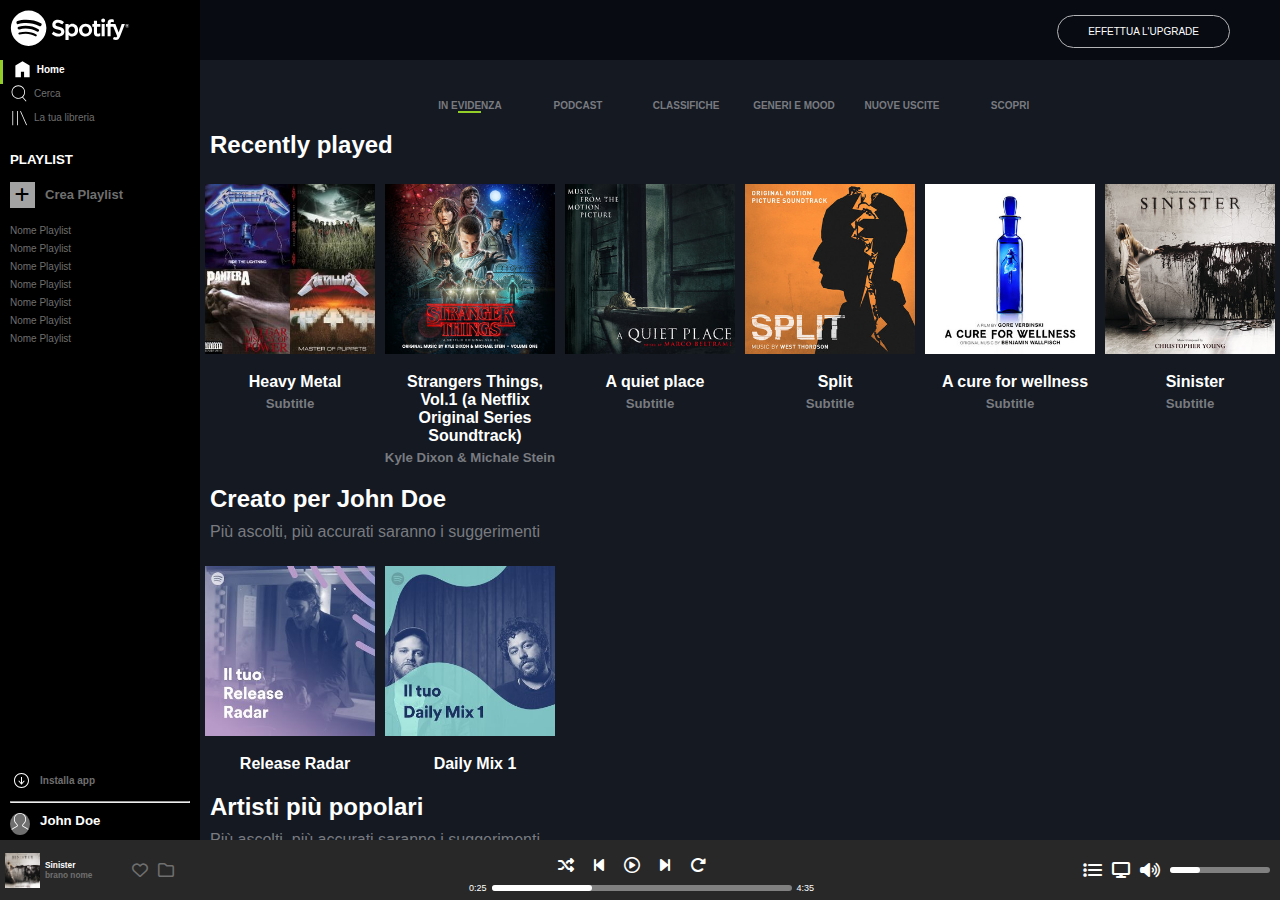
==== index.html @ 785eb3af "Fix folder" ====
<!DOCTYPE html>
<html lang="en">

<head>
    <meta charset="UTF-8">
    <meta name="viewport" content="width=device-width, initial-scale=1.0">
    <title>Spotify-web</title>
    <link rel="stylesheet" href="./css/style.css">
    <link rel="stylesheet" href="https://cdnjs.cloudflare.com/ajax/libs/font-awesome/6.4.2/css/all.min.css">
    <link rel="preconnect" href="https://fonts.gstatic.com" crossorigin>
    <link
        href="https://fonts.googleapis.com/css2?family=Montserrat:ital,wght@0,100;0,300;0,400;0,500;0,600;0,700;0,800;0,900;1,300;1,400&display=swap"
        rel="stylesheet">
</head>

<body class="">

    <!-- nav - vertical menu -->
    <nav>
        <div class="nav-container d-flex">
            <div class="nav-top">
                <div class="logo-large">
                    <img src="./img/logo.svg" alt="logo-large">
                </div>
                <div class="logo-small">
                    <img src="./img/logo-small.svg" alt="logo-small">
                </div>
                <div class="nav-cta">
                    <div class="cta home d-flex">
                        <img src="./img/home.svg" alt="home">
                        <h5>Home</h5>
                    </div>
                    <div class="cta search d-flex">
                        <img src="./img/search.svg" alt="search">
                        <h5>Cerca</h5>
                    </div>
                    <div class="cta library d-flex">
                        <img src="./img/libreria.svg" alt="library">
                        <h5>La tua libreria</h5>
                    </div>
                </div>
                <div class="nav-playlist">
                    <h5 id="playlist">playlist</h5>
                    <div class="new-pl d-flex">
                        <i class="fa-solid fa-plus"></i>
                        <h5>Crea Playlist</h5>
                    </div>
                    <ul>
                        <li>Nome Playlist</li>
                        <li>Nome Playlist</li>
                        <li>Nome Playlist</li>
                        <li>Nome Playlist</li>
                        <li>Nome Playlist</li>
                        <li>Nome Playlist</li>
                        <li>Nome Playlist</li>
                    </ul>
                </div>
            </div>


            <div class="nav-bottom">
                <div class="app d-flex">
                    <img src="./img/download.svg" alt="download">
                    <h5>Installa app</h5>
                </div>
                <hr>
                <div class="profile d-flex">
                    <img src="./img/profile.svg" alt="profile">
                    <h5>John Doe</h5>
                </div>
            </div>
        </div>
    </nav>

    <main>

        <!-- header (horizontal bar) -->
        <header>
            <div class="header-container d-flex">
                <div class="welcome">
                    <h1>Welcome on spotify</h1>
                </div>
                <div class="up-grade">
                    <a href="">Effettua l'upgrade</a>
                </div>
            </div>
        </header>

        <!-- main - horizontal menu -->
        <div class="cont-menu ml200">
            <div class="horizontal-menu d-flex ml200 t-ac">
                <div class="col-2 col-md-20 col-s-4">in e<span id="underline">vide</span>nza</div>
                <div class="col-2 col-md-20 col-s-4">podcast</div>
                <div class="col-2 col-md-20 col-s-4">classifiche</div>
                <div class="col-2 col-md-20 col-s-4">generi e mood</div>
                <div class="col-2 col-md-20 col-s-4">nuove uscite</div>
                <div class="col-2 col-md-20 col-s-4 last">scopri</div>
            </div>
        </div>
        <!-- first row -->
        <h2 class="ml200">Recently played</h2>
        <div class="row d-flex ml200">
            <div class="col-2 col-md-3 col-s-6">
                <div class="card">
                    <img src="./img/metal_lifting.jpg" alt="metal">
                    <i class="cerchio fa-regular fa-circle-play"></i>
                </div>
                <h4 class="title t-ac">Heavy Metal</h4>
                <h5 class="subtitle t-ac">Subtitle</h5>
            </div>
            <div class="col-2 col-md-3 col-s-6">
                <div class="card">
                    <img src="./img/stranger.jpeg" alt="stranger-things">
                    <i class="cerchio fa-regular fa-circle-play"></i>
                </div>
                <h4 class="title t-ac">Strangers Things, Vol.1 (a Netflix Original Series Soundtrack)</h4>
                <h5 class="subtitle t-ac">Kyle Dixon & Michale Stein</h5>
            </div>
            <div class="col-2 col-md-3 col-s-6">
                <div class="card">
                    <img src="./img/aquietplace.jpeg" alt="quiet-place">
                    <i class="cerchio fa-regular fa-circle-play"></i>
                </div>
                <h4 class="title t-ac">A quiet place</h4>
                <h5 class="subtitle t-ac">Subtitle</h5>
            </div>
            <div class="col-2 col-md-3 col-s-6">
                <div class="card">
                    <img src="./img/split.jpeg" alt="split">
                    <i class="cerchio fa-regular fa-circle-play"></i>
                </div>
                <h4 class="title t-ac">Split</h4>
                <h5 class="subtitle t-ac">Subtitle</h5>
            </div>
            <div class="col-2 col-md-3 col-s-6">
                <div class="card">
                    <img src="./img/cure.jpeg" alt="cure">
                    <i class="cerchio fa-regular fa-circle-play"></i>
                </div>
                <h4 class="title t-ac">A cure for wellness</h4>
                <h5 class="subtitle t-ac">Subtitle</h5>
            </div>
            <div class="col-2 col-md-3 col-s-6">
                <div class="card">
                    <img src="./img/sinister.jpeg" alt="sinister">
                    <i class="cerchio fa-regular fa-circle-play"></i>
                </div>
                <h4 class="title t-ac">Sinister</h4>
                <h5 class="subtitle t-ac">Subtitle</h5>
            </div>
        </div>
        <!-- second row -->
        <h2 class="ml200">Creato per John Doe</h2>
        <h4 class="ml200">Più ascolti, più accurati saranno i suggerimenti</h4>
        <div class="row d-flex ml200">
            <div class="col-2 col-md-3 col-s-6">
                <div class="card">
                    <img src="./img/radar.jpeg" alt="radar">
                    <i class="cerchio fa-regular fa-circle-play"></i>
                    <h4 class="title t-ac">Release Radar</h4>
                </div>
            </div>
            <div class="col-2 col-md-3 col-s-6">
                <div class="card">
                    <img src="./img/mixdaily.jpeg" alt="mix-daily">
                    <i class="cerchio fa-regular fa-circle-play"></i>
                    <h4 class="title t-ac">Daily Mix 1</h4>
                </div>
            </div>
        </div>
        <!-- third row -->
        <h2 class="ml200">Artisti più popolari</h2>
        <h4 class="ml200">Più ascolti, più accurati saranno i suggerimenti</h4>
        <div class="row d-flex ml200">
            <div class="col-2 col-md-3 col-s-6">
                <div class="card circled">
                    <img src="./img/youg.jpeg" alt="">
                    <i class="cerchio fa-regular fa-circle-play"></i>
                    <h4 class="title t-ac">Lana Del Rey</h4>
                </div>
            </div>
            <div class="col-2 col-md-3 col-s-6">
                <div class="card circled">
                    <img src="./img/einaudi.jpeg" alt="">
                    <i class="cerchio fa-regular fa-circle-play"></i>
                    <h4 class="title t-ac">Ludovico Einaudi</h4>
                </div>
            </div>
        </div>
    </main>
    <!-- footer -->
    <footer>
        <div class="foot-container d-flex">

            <div class="left-footer d-flex">
                <img src="./img/sinister.jpeg" alt="sinister">
                <div class="text">
                    <h5>Sinister</h5>
                    <h5 id="track-name">brano nome</h5>
                </div>
                <div class="left-foot icons d-flex">
                    <i class="fa-regular fa-heart"></i>
                    <i class="fa-regular fa-folder"></i>
                </div>
            </div>

            <div class="central-footer d-flex">

                <div class="central-foot icons d-flex">
                    <i class="ctr-icons fa-solid fa-shuffle"></i>
                    <i class="ctr-icons fa-solid fa-backward-step"></i>
                    <i class="ctr-icons fa-regular fa-circle-play"></i>
                    <i class="ctr-icons fa-solid fa-forward-step"></i>
                    <i class="ctr-icons fa-solid fa-rotate-right"></i>
                </div>
                <div class="time-bar d-flex">
                    <span>0:25</span>
                    <div class="time-borders">
                        <div class="cf under-border"></div>
                        <div class="cf up-border"></div>
                        <i class="fa-solid fa-circle"></i>
                    </div>
                    <span>4:35</span>
                </div>
            </div>

            <div class="right-footer d-flex">
                <i class="fa-solid fa-ellipsis-vertical"></i>
                <i class="fa-solid fa-bars"></i>
                <i class="fa-solid fa-display"></i>
                <i class="fa-solid fa-volume-high"></i>
                <div class="volume-borders">
                    <div class="rf under-border"></div>
                    <div class="rf up-border"></div>
                    <i class="fa-solid fa-circle"></i>
                </div>
            </div>

        </div>
    </footer>



</body>

</html>
---- css/style.css ----
* {
    margin: 0;
    padding: 0;
    box-sizing: border-box;
    font-family: 'Montserrat', sans-serif;
    font-family: 'Nunito Sans', sans-serif;
}

/* #region utilities */
:root {
    --header-bg: #080b12;
    --header-grey: #b4b5b7;
    --nav-menu-home: #d2d2d2;
    --nav-menu-plus: #a3a3a3;
    --nav-menu-text: #6f6f6f;
    --main-bg: #141922;
    --main-text: #797b80;
    --footer-bg: #282828;    
    --line: #92ce27;
}

.d-flex {
    display: flex;
}

.ml200 {
    margin-left: 200px;
}

.t-ac {
    text-align: center;
}

/* #endregion utilities */

/* #region nav */
.nav-container {
    width: 200px;
    min-height: calc(100Vh - 60px);
    background-color: black;
    position: absolute;
    top: 0;
    left: 0;
    flex-direction: column;
    justify-content: space-between;
    overflow-y: auto;
    z-index: 1;
}

.logo-large img {
    width: 70%;
    padding: 10px;
    animation-name: loganimation;
    animation-duration: 4s;
}

@keyframes loganimation{
 0% {
transform: translate(0px, 0px); 
}
50% {
transform: translate(0px, 400px);    
width: 100%;
}
75%{
    transform: translate(0px, 0px);     
}
}

.logo-small img {
    width: 25%;
    padding: 10px;
    display: none;
}

.cta {
    color: var(--nav-menu-text);
    padding-left: 10px;
    padding-bottom: 5px;
    align-items: center;
}

.cta:hover {
    color: white;
}

.home h5 {
    color: white;
}

.cta img {
    width: 10%;
}

.cta.home {
    border-left: 3px solid var(--line);
}

.cta h5 {
    padding-left: 5px;
    font-weight: lighter;
    font-size: x-small;
}

.home h5 {
    font-weight: bold;
}

#playlist {
    text-transform: uppercase;
    color: white;
    margin: 20px 10px 5px;
}

.new-pl {
    align-items: center;
}

.new-pl i {
    background-color: var(--nav-menu-plus);
    padding: 5px;
    margin: 10px;
}

.new-pl i:hover {
    background-color: white;
}

.new-pl h5 {
    color: var(--nav-menu-text);
    font-size: small;
}

.new-pl h5:hover {
    color: white;
}

nav li {
    color: var(--nav-menu-text);
    font-size: x-small;
    padding-left: 10px;
    padding-top: 7px;
}

nav li:hover {
    color: white;
}

.app {
    align-items: center;
}

.app img {
    color: var(--nav-menu-text);
    width: 10%;
    margin: 0 10px;
}

.app h5 {
    color: var(--nav-menu-text);
    font-size: x-small;
}

.app h5:hover {
    color: white;
}

hr {
    color: var(--nav-menu-text);
    margin: 10px;
}

.profile img {
    width: 10%;
    margin: 0 10px 5px 10px;
    background-color: var(--nav-menu-text);
    border-radius: 50%;
}

.profile h5 {
    color: white;
    font-weight: bold;
}

/* #endregion nav */

/* #region header */
.header-container {
    width: 100%;    
    height: 60px;
    background-color: var(--header-bg);
    justify-content: end;
    align-items: center;
    padding-right: 50px;
}
.welcome{
    color: blue;
    margin: auto;
    animation: appear;
    animation-duration: 4s;
    font-size: 0;
    animation-delay: 4s;
}

@keyframes appear{
    0% {font-size: 0;}
    50% {font-size: 1rem;}
    100% {font-size: 0;}
}

header a {
    text-decoration: none;
    color: white;
    text-transform: uppercase;
    font-size: x-small;
    border: 1px solid var(--header-grey);
    border-radius: 20px;
    padding: 10px 30px;    
}

.up-grade:hover {
    transform: scale(1.5);    
}

/* #endregion header */

/* #region main */
main {
    width: 100%;
    min-width: 750px;
    height: calc(100vh - 60px);
    background-color: var(--main-bg);
    overflow-y: auto;
}

.cont-menu {
    width: calc(100% - 200px);
    margin-top: 20px;
}

.horizontal-menu {
    width: 60%;
    margin: auto;
    justify-content: space-between;
}

.horizontal-menu .col-2 {
    text-transform: uppercase;
    font-size: x-small;
    font-weight: 800;
    color: var(--main-text);
}

.horizontal-menu .col-2:hover {
    color: white;
}

#underline {
    border-bottom: 2px solid var(--line);
}

.col-2 {
    width: calc(100% / 12 * 2);
    margin-top: 20px;
}

.card img {
    width: 100%;
    padding: 5px;
}

.card {
    position: relative;
}

.card i {
    position: absolute;
    top: 50%;
    left: 50%;
    transform: scale(3);
    color: white;
    opacity: 0;
}

.card:hover {
    opacity: 0.7;
}

.card:hover i {
    opacity: 1;
}

main .title {
    color: white;
    font-weight: bold;
}

main .subtitle {
    color: var(--main-text);
    padding-top: 5px;
}

.circled img {
    border-radius: 50%;
}

main h2 {
    padding-top: 20px;
    padding-left: 10px;
    color: white;
}

main h4 {
    color: var(--main-text);
    padding-top: 10px;
    padding-left: 10px;
    font-weight: lighter;
}

/* #endregion main */

/* #region footer */

.foot-container {
    width: 100%; 
    min-width: 750px;   
    height: 60px;
    background-color: var(--footer-bg);
    justify-content: space-between;
    
}

footer {
    color: white;
}

/* left-footer */
.left-footer {
    align-items: center;
    padding: 5px;
    width: 200px;
}

footer img {
    height: 70%;
}

footer .text {
    padding-left: 5px;
    padding-right: 40px;
    font-size: x-small;
    font-weight: 800;
}

#track-name {
    color: var(--nav-menu-text);
}

#track-name:hover {
    color: white;
    text-decoration: underline;
}

footer .fa-folder {
    padding: 0 10px;
}

.fa-regular.fa-heart,
.fa-regular.fa-folder {
    color: var(--nav-menu-text);
}

.fa-regular.fa-heart:hover {
    color: white;
}

.fa-regular.fa-folder:hover {
    color: white;
}

/* central footer */
.central-footer {
    flex-direction: column;
    justify-content: center;
    align-items: center;
}

.central-foot {
    align-items: center;
    padding: 10px;
}

.ctr-icons {
    padding-right: 20px;
}

.time-bar {
    align-items: center;
}

.time-bar span {
    font-size: xx-small;
    padding: 0 5px;
}

.time-borders {
    position: relative;
}

.cf.under-border {
    width: 300px;
}

.cf.up-border {
    width: 100px;
}

.under-border {
    border: 3px solid gray;
    border-radius: 5px;
}

.up-border {
    border: 3px solid white;
    border-radius: 5px;
    position: absolute;
    top: 0;
    left: 0;
}

.time-borders i {
    position: absolute;
    top: -4px;
    left: 98px;
    display: none;
}

.up-border:hover {
    border: 3px solid var(--line);
}

.time-borders:hover i {
    display: inline;
    transform: scale(0.8);
}

.central-foot .fa-circle-play:hover {
    transform: scale(1.5);
    padding-left: 5px;
}

/* right-footer */
.right-footer {
    align-items: center;
    padding-right: 10px;
}

.fa-ellipsis-vertical {
    padding-right: 1px;
}

.fa-bars,
.fa-display,
.fa-volume-high {
    padding-right: 10px;
}

.volume-borders {
    position: relative;
}

.rf.under-border {
    /* see under/up border in central-footer */
    width: 100px;
}

.rf.up-border {
    width: 30px;
}

.volume-borders i {
    position: absolute;
    top: -5px;
    left: 30px;
    display: none;
}

.rf.up-border:hover {
    border: 3px solid var(--line)
}

.volume-borders:hover i {
    display: inline;
    transform: scale(0.8);
}

/* #endregion footer */


/* #region debug */
.debug .nav-top {
    width: 100%;
    height: 300px;
}

.debug .nav-bottom {
    width: 100%;
    /*     height: 70px; */
}

.debug .row-menu {
    border: 1px solid black;
}

.debug .horizontal-menu {
    height: 100%;
    /*  border: 1px solid red; */
}

.debug .col-2 {
    border: 1px solid black;
    /*  height: 150px; */
}

.debug .left-footer {
    /* width: 100px; */
    height: 100%;
    /*    background-color: rgb(54, 52, 52); */
}

.debug .central-footer {
    width: 200px;
    height: 100%;
    /*    background-color: rgb(68, 62, 62); */
}

.debug .right-footer {
    width: 200px;
    height: 100%;
    /*  background-color: rgb(46, 40, 40); */
}

/* #endregion debug */

/* #region responsiveness */

@media screen and (max-width: 1150px) {
    .horizontal-menu {
        width: 90%;
    }
}
@media screen and (max-width: 860px) {
    .horizontal-menu {
        width: 100%;
    }
}
@media screen and (max-width: 992px) {
    .row {
        flex-wrap: wrap;
    }

    .col-md-3 {
        width: calc(100% / 12 * 3);
    }

    .horizontal-menu {
        flex-wrap: wrap;
    }

    .col-md-20 {
        width: 20%;
    }

    .last {
        margin: auto;
        margin-top: 10px;
    }
}

@media screen and (max-width: 768px) {
    .col-s-6 {
        width: calc(100% / 12 * 6);
        padding: 10px;
    }
    
    .col-s-4 {
        width: calc(100% / 12 * 4);
        margin: auto;
        padding: 5px;
        ;
    }

    .left-foot.icons {
        flex-direction: column;
        align-items: center;
    }
}

@media screen and (max-width: 575px) {
    .logo-large img {
        display: none;
    }

    .logo-small img {
        display: inline-block;
    }

    .cta h5 {
        display: none;
    }

    .nav-playlist {
        display: none;
    }

    .nav-bottom h5,
    hr {
        display: none;
    }

    .profile img, .app img{
       width: 60%;
    }
    .nav-container{
        max-width: 50px;
    }
    .logo-small img{
        min-width: 50px;
        
        }
    .cta img{
        min-width: 20px;
    }
    .cont-menu{
        margin: auto;
        margin-top: 10px;
    }
    .ml200{
        margin-left: 60px;
    }
}
















/* #endregion responsiveness */
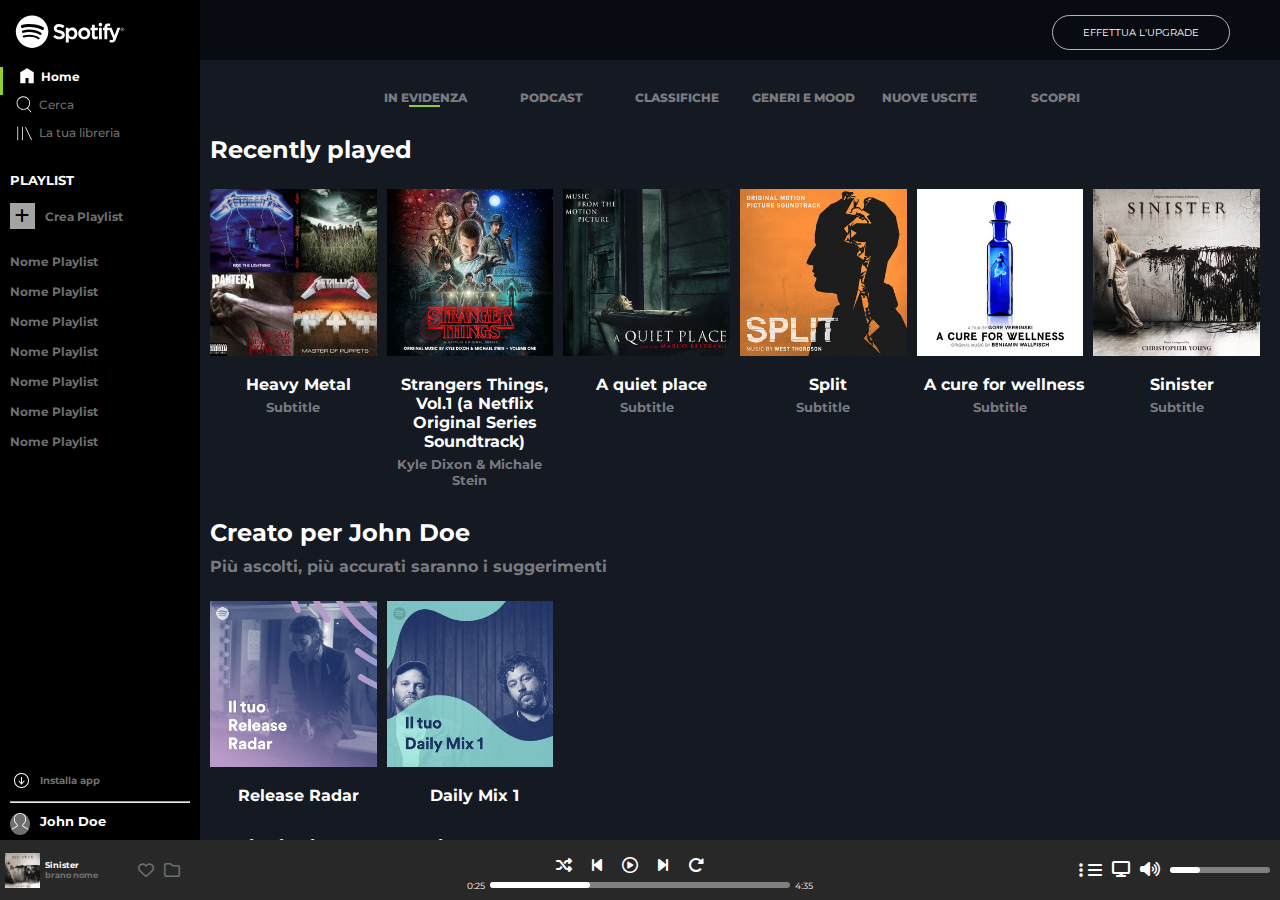
==== commit 4f9dfa3f: "Fix dimensions general containers and footer resp." ====
--- a/index.html
+++ b/index.html
@@ -14,67 +14,62 @@
 </head>
 
 <body class="">
-
-    <!-- nav - vertical menu -->
-    <nav>
-        <div class="nav-container d-flex">
-            <div class="nav-top">
-                <div class="logo-large">
-                    <img src="./img/logo.svg" alt="logo-large">
-                </div>
-                <div class="logo-small">
-                    <img src="./img/logo-small.svg" alt="logo-small">
-                </div>
-                <div class="nav-cta">
-                    <div class="cta home d-flex">
-                        <img src="./img/home.svg" alt="home">
-                        <h5>Home</h5>
-                    </div>
-                    <div class="cta search d-flex">
-                        <img src="./img/search.svg" alt="search">
-                        <h5>Cerca</h5>
-                    </div>
-                    <div class="cta library d-flex">
-                        <img src="./img/libreria.svg" alt="library">
-                        <h5>La tua libreria</h5>
-                    </div>
-                </div>
-                <div class="nav-playlist">
-                    <h5 id="playlist">playlist</h5>
-                    <div class="new-pl d-flex">
-                        <i class="fa-solid fa-plus"></i>
-                        <h5>Crea Playlist</h5>
-                    </div>
-                    <ul>
-                        <li>Nome Playlist</li>
-                        <li>Nome Playlist</li>
-                        <li>Nome Playlist</li>
-                        <li>Nome Playlist</li>
-                        <li>Nome Playlist</li>
-                        <li>Nome Playlist</li>
-                        <li>Nome Playlist</li>
-                    </ul>
-                </div>
-            </div>
-
-
-            <div class="nav-bottom">
-                <div class="app d-flex">
-                    <img src="./img/download.svg" alt="download">
-                    <h5>Installa app</h5>
-                </div>
-                <hr>
-                <div class="profile d-flex">
-                    <img src="./img/profile.svg" alt="profile">
-                    <h5>John Doe</h5>
-                </div>
-            </div>
-        </div>
-    </nav>
-
+    <!-- sidebar (top and bottom) -->
+    <div class="sidebar d-flex">
+        <div class="sidebar-top">
+            <div class="logo-large">
+                <img src="./img/logo.svg" alt="logo-large">
+            </div>
+            <div class="logo-small">
+                <img src="./img/logo-small.svg" alt="logo-small">
+            </div>
+            <div class="sidebar-icons">
+                <div class="icon home d-flex">
+                    <img src="./img/home.svg" alt="home">
+                    <h5>Home</h5>
+                </div>
+                <div class="icon search d-flex">
+                    <img src="./img/search.svg" alt="search">
+                    <h5>Cerca</h5>
+                </div>
+                <div class="icon library d-flex">
+                    <img src="./img/libreria.svg" alt="library">
+                    <h5>La tua libreria</h5>
+                </div>
+            </div>
+            <div class="sidebar-playlist">
+                <h5 id="playlist">playlist</h5>
+                <div class="new-pl d-flex">
+                    <i class="fa-solid fa-plus"></i>
+                    <h5>Crea Playlist</h5>
+                </div>
+                <ul>
+                    <li>Nome Playlist</li>
+                    <li>Nome Playlist</li>
+                    <li>Nome Playlist</li>
+                    <li>Nome Playlist</li>
+                    <li>Nome Playlist</li>
+                    <li>Nome Playlist</li>
+                    <li>Nome Playlist</li>
+                </ul>
+            </div>
+        </div>
+
+
+        <div class="sidebar-bottom">
+            <div class="app d-flex">
+                <img src="./img/download.svg" alt="download">
+                <h5>Installa app</h5>
+            </div>
+            <hr>
+            <div class="profile d-flex">
+                <img src="./img/profile.svg" alt="profile">
+                <h5>John Doe</h5>
+            </div>
+        </div>
+    </div>
+<!-- main (with header, horizontal menu and three rows) -->
     <main>
-
-        <!-- header (horizontal bar) -->
         <header>
             <div class="header-container d-flex">
                 <div class="welcome">
@@ -86,20 +81,20 @@
             </div>
         </header>
 
-        <!-- main - horizontal menu -->
-        <div class="cont-menu ml200">
-            <div class="horizontal-menu d-flex ml200 t-ac">
-                <div class="col-2 col-md-20 col-s-4">in e<span id="underline">vide</span>nza</div>
-                <div class="col-2 col-md-20 col-s-4">podcast</div>
-                <div class="col-2 col-md-20 col-s-4">classifiche</div>
-                <div class="col-2 col-md-20 col-s-4">generi e mood</div>
-                <div class="col-2 col-md-20 col-s-4">nuove uscite</div>
-                <div class="col-2 col-md-20 col-s-4 last">scopri</div>
-            </div>
-        </div>
+        <div class="cont-menu">
+            <div class="horizontal-menu d-flex t-ac">
+                <div class="col-2 col-md-20 col-s-4 col-xs-3">in e<span id="underline">vide</span>nza</div>
+                <div class="col-2 col-md-20 col-s-4 col-xs-3">podcast</div>
+                <div class="col-2 col-md-20 col-s-4 col-xs-3">classifiche</div>
+                <div class="col-2 col-md-20 col-s-4 col-xs-3">generi e mood</div>
+                <div class="col-2 col-md-20 col-s-4 col-xs-3">nuove uscite</div>
+                <div class="col-2 col-md-20 col-s-4 col-xs-3 last">scopri</div>
+            </div>
+        </div>
+
         <!-- first row -->
-        <h2 class="ml200">Recently played</h2>
-        <div class="row d-flex ml200">
+        <h2>Recently played</h2>
+        <div class="row d-flex">
             <div class="col-2 col-md-3 col-s-6">
                 <div class="card">
                     <img src="./img/metal_lifting.jpg" alt="metal">
@@ -150,9 +145,9 @@
             </div>
         </div>
         <!-- second row -->
-        <h2 class="ml200">Creato per John Doe</h2>
-        <h4 class="ml200">Più ascolti, più accurati saranno i suggerimenti</h4>
-        <div class="row d-flex ml200">
+        <h2>Creato per John Doe</h2>
+        <h4>Più ascolti, più accurati saranno i suggerimenti</h4>
+        <div class="row d-flex">
             <div class="col-2 col-md-3 col-s-6">
                 <div class="card">
                     <img src="./img/radar.jpeg" alt="radar">
@@ -169,9 +164,9 @@
             </div>
         </div>
         <!-- third row -->
-        <h2 class="ml200">Artisti più popolari</h2>
-        <h4 class="ml200">Più ascolti, più accurati saranno i suggerimenti</h4>
-        <div class="row d-flex ml200">
+        <h2>Artisti più popolari</h2>
+        <h4>Più ascolti, più accurati saranno i suggerimenti</h4>
+        <div class="row d-flex">
             <div class="col-2 col-md-3 col-s-6">
                 <div class="card circled">
                     <img src="./img/youg.jpeg" alt="">
@@ -188,7 +183,7 @@
             </div>
         </div>
     </main>
-    <!-- footer -->
+<!-- footer -->
     <footer>
         <div class="foot-container d-flex">
 
@@ -225,21 +220,22 @@
             </div>
 
             <div class="right-footer d-flex">
-                <i class="fa-solid fa-ellipsis-vertical"></i>
-                <i class="fa-solid fa-bars"></i>
-                <i class="fa-solid fa-display"></i>
-                <i class="fa-solid fa-volume-high"></i>
+                <div class="right-foot icons d-flex">
+                    <div class="ellipsis-bar">
+                        <i class="fa-solid fa-ellipsis-vertical"></i>
+                        <i class="fa-solid fa-bars"></i>
+                    </div>
+                    <i class="fa-solid fa-display"></i>
+                    <i class="fa-solid fa-volume-high"></i>
+                </div>
                 <div class="volume-borders">
                     <div class="rf under-border"></div>
                     <div class="rf up-border"></div>
                     <i class="fa-solid fa-circle"></i>
                 </div>
             </div>
-
-        </div>
-    </footer>
-
-
+        </div>
+    </footer>  
 
 </body>
 
--- a/css/style.css
+++ b/css/style.css
@@ -3,7 +3,6 @@
     padding: 0;
     box-sizing: border-box;
     font-family: 'Montserrat', sans-serif;
-    font-family: 'Nunito Sans', sans-serif;
 }
 
 /* #region utilities */
@@ -15,7 +14,7 @@
     --nav-menu-text: #6f6f6f;
     --main-bg: #141922;
     --main-text: #797b80;
-    --footer-bg: #282828;    
+    --footer-bg: #282828;
     --line: #92ce27;
 }
 
@@ -23,48 +22,45 @@
     display: flex;
 }
 
-.ml200 {
-    margin-left: 200px;
-}
-
 .t-ac {
     text-align: center;
 }
 
 /* #endregion utilities */
 
-/* #region nav */
-.nav-container {
+/* #region sidebar*/
+.sidebar {
     width: 200px;
-    min-height: calc(100Vh - 60px);
+    height: calc(100Vh - 60px);
     background-color: black;
-    position: absolute;
-    top: 0;
-    left: 0;
     flex-direction: column;
-    justify-content: space-between;
-    overflow-y: auto;
-    z-index: 1;
-}
+    justify-content: space-between; 
+    overflow-y: auto;       
+}
+
+/* #endregion sidebar*/
+/* #region sidebar-elements*/
 
 .logo-large img {
     width: 70%;
-    padding: 10px;
+    padding: 15px;
     animation-name: loganimation;
     animation-duration: 4s;
 }
 
-@keyframes loganimation{
- 0% {
-transform: translate(0px, 0px); 
-}
-50% {
-transform: translate(0px, 400px);    
-width: 100%;
-}
-75%{
-    transform: translate(0px, 0px);     
-}
+@keyframes loganimation {
+    0% {
+        transform: translate(0px, 0px);
+    }
+
+    50% {
+        transform: translate(0px, 400px);
+        width: 100%;
+    }
+
+    75% {
+        transform: translate(0px, 0px);
+    }
 }
 
 .logo-small img {
@@ -73,14 +69,14 @@
     display: none;
 }
 
-.cta {
-    color: var(--nav-menu-text);
-    padding-left: 10px;
-    padding-bottom: 5px;
-    align-items: center;
-}
-
-.cta:hover {
+.icon {
+    color: var(--nav-menu-text);
+    padding-left: 15px;
+    padding-bottom: 10px;
+    align-items: center;
+}
+
+.icon:hover {
     color: white;
 }
 
@@ -88,18 +84,18 @@
     color: white;
 }
 
-.cta img {
+.icon img {
     width: 10%;
 }
 
-.cta.home {
+.icon.home {
     border-left: 3px solid var(--line);
 }
 
-.cta h5 {
+.icon h5 {
     padding-left: 5px;
-    font-weight: lighter;
-    font-size: x-small;
+    font-weight: 500;
+    font-size: 0.75rem;
 }
 
 .home h5 {
@@ -128,21 +124,22 @@
 
 .new-pl h5 {
     color: var(--nav-menu-text);
-    font-size: small;
+    font-size: 0.75rem;
 }
 
 .new-pl h5:hover {
     color: white;
 }
 
-nav li {
-    color: var(--nav-menu-text);
-    font-size: x-small;
+.sidebar li {
+    color: var(--nav-menu-text);
+    font-size: 0.75rem;
+    font-weight: 700;
     padding-left: 10px;
-    padding-top: 7px;
-}
-
-nav li:hover {
+    padding-top: 15px;
+}
+
+.sidebar li:hover {
     color: white;
 }
 
@@ -182,18 +179,127 @@
     font-weight: bold;
 }
 
-/* #endregion nav */
-
-/* #region header */
+/* #endregion sidebar-elements*/
+/* #region main-general*/
+main {
+    position: absolute;
+    top: 0;
+    left: 200px;
+    width: calc(100% - 200px);
+    height: calc(100Vh - 60px);
+    background-color: var(--main-bg);
+    overflow-y: auto;
+}
+/* #endregion main-general*/
+/* #region horizontal-bar*/
+.cont-menu {
+    width: 100%;
+    margin-top: 70px;
+}
+
+.horizontal-menu {
+    width: 70%;
+    margin: auto;
+    justify-content: space-between;
+}
+
+.horizontal-menu .col-2 {
+    text-transform: uppercase;
+    font-size: 0.75rem;
+    font-weight: 800;
+    color: var(--main-text);
+}
+
+.horizontal-menu .col-2:hover {
+    color: white;
+}
+
+#underline {
+    border-bottom: 2px solid var(--line);
+}
+
+/* #endregion horizontal-bar*/
+/* #region three rows*/
+main h2 {
+    padding-top: 30px;
+    padding-left: 10px;
+    color: white;
+}
+
+main h4 {
+    color: var(--main-text);
+    padding-top: 10px;
+    padding-left: 10px;
+    font-weight: bold;
+}
+
+.row {
+    padding-left: 5px;
+    padding-right: 15px;
+}
+
+.col-2 {
+    width: calc(100% / 12 * 2);
+    margin-top: 20px;
+}
+
+.card img {
+    width: 100%;
+    padding: 5px;
+}
+
+.card {
+    position: relative;
+}
+
+.card i {
+    position: absolute;
+    top: 50%;
+    left: 50%;
+    transform: scale(3);
+    color: white;
+    opacity: 0;
+}
+
+.card:hover {
+    opacity: 0.7;
+}
+
+.card:hover i {
+    opacity: 1;
+}
+
+main .title {
+    color: white;
+    font-weight: bold;
+}
+
+main .subtitle {
+    color: var(--main-text);
+    padding-top: 5px;
+}
+
+.circled img {
+    border-radius: 50%;
+}
+
+/* #endregion three rows*/
+/* #region header-general*/
 .header-container {
-    width: 100%;    
+    position: absolute;
+    top: 0;
+    left: 0;
+    width: 100%;
     height: 60px;
     background-color: var(--header-bg);
     justify-content: end;
     align-items: center;
     padding-right: 50px;
 }
-.welcome{
+
+/* #endregion header-general*/
+/* #region header-elements*/
+.welcome {
     color: blue;
     margin: auto;
     animation: appear;
@@ -202,10 +308,18 @@
     animation-delay: 4s;
 }
 
-@keyframes appear{
-    0% {font-size: 0;}
-    50% {font-size: 1rem;}
-    100% {font-size: 0;}
+@keyframes appear {
+    0% {
+        font-size: 0;
+    }
+
+    50% {
+        font-size: 1rem;
+    }
+
+    100% {
+        font-size: 0;
+    }
 }
 
 header a {
@@ -215,126 +329,25 @@
     font-size: x-small;
     border: 1px solid var(--header-grey);
     border-radius: 20px;
-    padding: 10px 30px;    
+    padding: 10px 30px;
 }
 
 .up-grade:hover {
-    transform: scale(1.5);    
-}
-
-/* #endregion header */
-
-/* #region main */
-main {
+    transform: scale(1.5);
+}
+
+/* #endregion header-elements*/
+/* #region footer-general*/
+
+.foot-container {
     width: 100%;
-    min-width: 750px;
-    height: calc(100vh - 60px);
-    background-color: var(--main-bg);
-    overflow-y: auto;
-}
-
-.cont-menu {
-    width: calc(100% - 200px);
-    margin-top: 20px;
-}
-
-.horizontal-menu {
-    width: 60%;
-    margin: auto;
-    justify-content: space-between;
-}
-
-.horizontal-menu .col-2 {
-    text-transform: uppercase;
-    font-size: x-small;
-    font-weight: 800;
-    color: var(--main-text);
-}
-
-.horizontal-menu .col-2:hover {
-    color: white;
-}
-
-#underline {
-    border-bottom: 2px solid var(--line);
-}
-
-.col-2 {
-    width: calc(100% / 12 * 2);
-    margin-top: 20px;
-}
-
-.card img {
-    width: 100%;
-    padding: 5px;
-}
-
-.card {
-    position: relative;
-}
-
-.card i {
-    position: absolute;
-    top: 50%;
-    left: 50%;
-    transform: scale(3);
-    color: white;
-    opacity: 0;
-}
-
-.card:hover {
-    opacity: 0.7;
-}
-
-.card:hover i {
-    opacity: 1;
-}
-
-main .title {
-    color: white;
-    font-weight: bold;
-}
-
-main .subtitle {
-    color: var(--main-text);
-    padding-top: 5px;
-}
-
-.circled img {
-    border-radius: 50%;
-}
-
-main h2 {
-    padding-top: 20px;
-    padding-left: 10px;
-    color: white;
-}
-
-main h4 {
-    color: var(--main-text);
-    padding-top: 10px;
-    padding-left: 10px;
-    font-weight: lighter;
-}
-
-/* #endregion main */
-
-/* #region footer */
-
-.foot-container {
-    width: 100%; 
-    min-width: 750px;   
     height: 60px;
-    background-color: var(--footer-bg);
-    justify-content: space-between;
-    
-}
-
-footer {
-    color: white;
-}
-
-/* left-footer */
+    background-color: var(--footer-bg);    
+    color: white;
+    justify-content: space-between;    
+}
+/* #endregion footer-general*/
+/* #region left-footer*/
 .left-footer {
     align-items: center;
     padding: 5px;
@@ -377,9 +390,9 @@
 .fa-regular.fa-folder:hover {
     color: white;
 }
-
-/* central footer */
-.central-footer {
+/* #endregion left-footer*/
+/* #region central-footer*/
+.central-footer {   
     flex-direction: column;
     justify-content: center;
     align-items: center;
@@ -387,7 +400,7 @@
 
 .central-foot {
     align-items: center;
-    padding: 10px;
+    padding: 7px;
 }
 
 .ctr-icons {
@@ -448,8 +461,8 @@
     transform: scale(1.5);
     padding-left: 5px;
 }
-
-/* right-footer */
+/* #endregion central-footer*/
+/* #region right-footer*/
 .right-footer {
     align-items: center;
     padding-right: 10px;
@@ -493,67 +506,21 @@
     display: inline;
     transform: scale(0.8);
 }
-
-/* #endregion footer */
-
-
-/* #region debug */
-.debug .nav-top {
-    width: 100%;
-    height: 300px;
-}
-
-.debug .nav-bottom {
-    width: 100%;
-    /*     height: 70px; */
-}
-
-.debug .row-menu {
-    border: 1px solid black;
-}
-
-.debug .horizontal-menu {
-    height: 100%;
-    /*  border: 1px solid red; */
-}
-
-.debug .col-2 {
-    border: 1px solid black;
-    /*  height: 150px; */
-}
-
-.debug .left-footer {
-    /* width: 100px; */
-    height: 100%;
-    /*    background-color: rgb(54, 52, 52); */
-}
-
-.debug .central-footer {
-    width: 200px;
-    height: 100%;
-    /*    background-color: rgb(68, 62, 62); */
-}
-
-.debug .right-footer {
-    width: 200px;
-    height: 100%;
-    /*  background-color: rgb(46, 40, 40); */
-}
-
-/* #endregion debug */
-
-/* #region responsiveness */
-
+/* #endregion right-footer*/
+
+/* #region responsiveness*/
 @media screen and (max-width: 1150px) {
     .horizontal-menu {
         width: 90%;
     }
 }
+
 @media screen and (max-width: 860px) {
     .horizontal-menu {
         width: 100%;
     }
 }
+
 @media screen and (max-width: 992px) {
     .row {
         flex-wrap: wrap;
@@ -582,21 +549,52 @@
         width: calc(100% / 12 * 6);
         padding: 10px;
     }
-    
+
     .col-s-4 {
         width: calc(100% / 12 * 4);
         margin: auto;
         padding: 5px;
         ;
     }
-
+    .left-footer{
+        width: 150px;
+    }
     .left-foot.icons {
         flex-direction: column;
         align-items: center;
     }
-}
-
-@media screen and (max-width: 575px) {
+    .cf.under-border{
+        width: 200px;
+    }
+    .cf.up-border{
+        width: 60px;
+    }
+    .ctr-icons{
+        padding-right: 10px;
+    }
+    .right-footer{
+        display: block;
+        padding: 20px;
+    }
+    .right-foot{
+        padding-bottom: 5px;
+    }
+    .rf.under-border{
+        width: 80px;        
+    }
+    .rf.up-border{
+        width: 30px;
+    }    
+}
+
+@media screen and (max-width: 576px) {
+    .welcome{
+        animation: none;
+    }
+    .sidebar {
+        width: 50px;
+    }
+
     .logo-large img {
         display: none;
     }
@@ -605,54 +603,58 @@
         display: inline-block;
     }
 
-    .cta h5 {
+    .icon h5 {
         display: none;
     }
 
-    .nav-playlist {
+    .sidebar-playlist {
         display: none;
     }
 
-    .nav-bottom h5,
+    .sidebar-bottom h5,
     hr {
         display: none;
     }
 
-    .profile img, .app img{
-       width: 60%;
-    }
-    .nav-container{
-        max-width: 50px;
-    }
-    .logo-small img{
+    .profile img,
+    .app img {
+        width: 40%;
+    }
+    .app img{
+        padding-bottom: 10px;
+    }
+
+    .logo-small img {
         min-width: 50px;
-        
-        }
-    .cta img{
+
+    }
+
+    .icon img {
         min-width: 20px;
     }
-    .cont-menu{
-        margin: auto;
-        margin-top: 10px;
-    }
-    .ml200{
-        margin-left: 60px;
-    }
-}
-
-
-
-
-
-
-
-
-
-
-
-
-
-
-
-
-/* #endregion responsiveness */+
+    main {
+        left: 50px;
+        width: calc(100% - 50px);
+    }
+
+    .col-xs-3 {
+        width: calc(100% / 12 * 3);
+        padding-top: 20px;
+    }    
+    .cf.under-border{
+        width: 100px;
+    }
+    .cf.up-border{
+        width: 35px;
+    }
+}
+@media screen and (max-height: 200px) {
+.up-grade{
+    display: none;
+}
+}
+
+
+
+/* #endregion responsiveness*/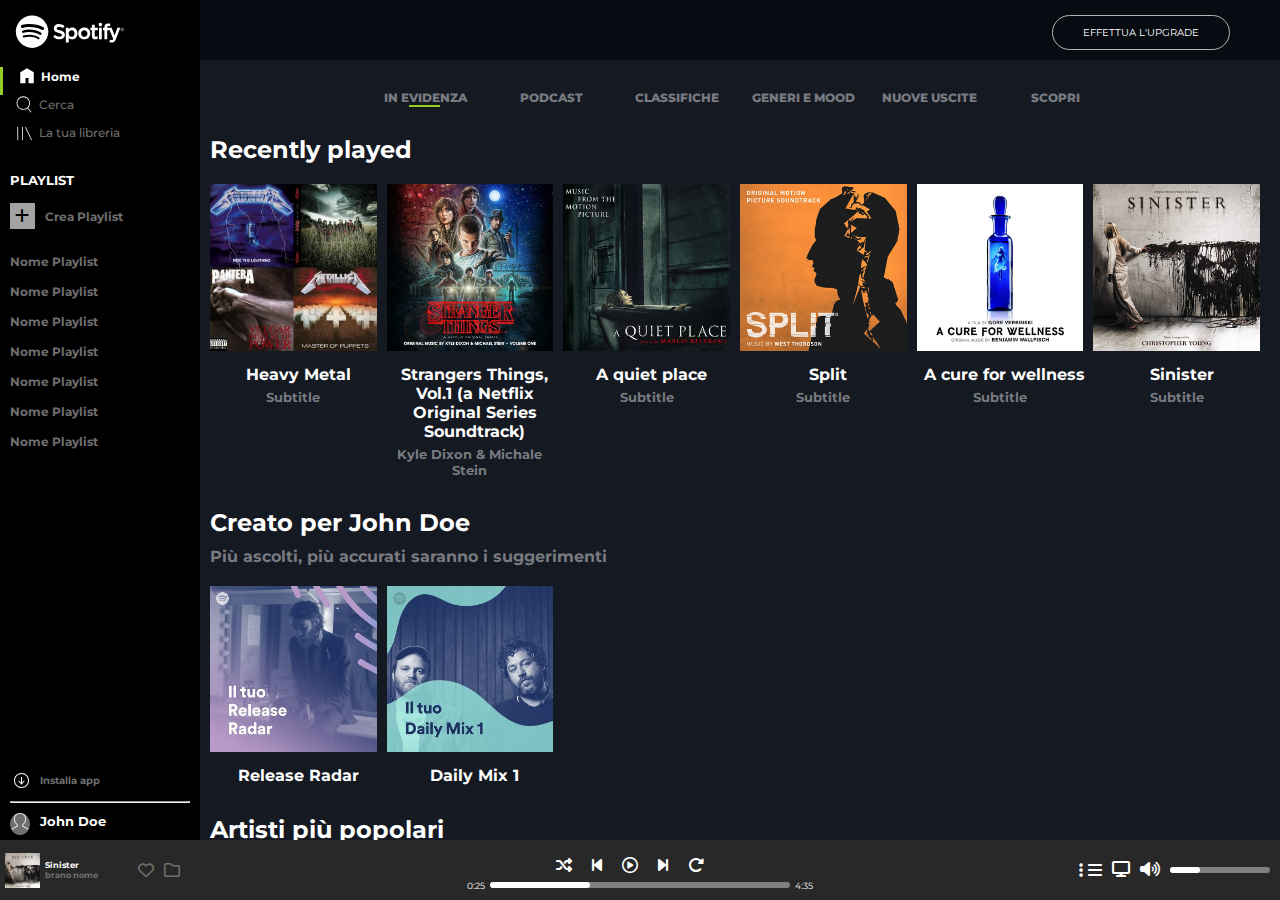
==== commit 0df8dbeb: "Fix alignment player on images" ====
--- a/index.html
+++ b/index.html
@@ -68,7 +68,7 @@
             </div>
         </div>
     </div>
-<!-- main (with header, horizontal menu and three rows) -->
+    <!-- main (with header, horizontal menu and three rows) -->
     <main>
         <header>
             <div class="header-container d-flex">
@@ -98,7 +98,9 @@
             <div class="col-2 col-md-3 col-s-6">
                 <div class="card">
                     <img src="./img/metal_lifting.jpg" alt="metal">
-                    <i class="cerchio fa-regular fa-circle-play"></i>
+                    <div class="play-box">
+                        <i class="cerchio fa-regular fa-circle-play"></i>
+                    </div>
                 </div>
                 <h4 class="title t-ac">Heavy Metal</h4>
                 <h5 class="subtitle t-ac">Subtitle</h5>
@@ -106,7 +108,9 @@
             <div class="col-2 col-md-3 col-s-6">
                 <div class="card">
                     <img src="./img/stranger.jpeg" alt="stranger-things">
-                    <i class="cerchio fa-regular fa-circle-play"></i>
+                    <div class="play-box">
+                        <i class="cerchio fa-regular fa-circle-play"></i>
+                    </div>
                 </div>
                 <h4 class="title t-ac">Strangers Things, Vol.1 (a Netflix Original Series Soundtrack)</h4>
                 <h5 class="subtitle t-ac">Kyle Dixon & Michale Stein</h5>
@@ -114,7 +118,9 @@
             <div class="col-2 col-md-3 col-s-6">
                 <div class="card">
                     <img src="./img/aquietplace.jpeg" alt="quiet-place">
-                    <i class="cerchio fa-regular fa-circle-play"></i>
+                    <div class="play-box">
+                        <i class="cerchio fa-regular fa-circle-play"></i>
+                    </div>
                 </div>
                 <h4 class="title t-ac">A quiet place</h4>
                 <h5 class="subtitle t-ac">Subtitle</h5>
@@ -122,7 +128,9 @@
             <div class="col-2 col-md-3 col-s-6">
                 <div class="card">
                     <img src="./img/split.jpeg" alt="split">
-                    <i class="cerchio fa-regular fa-circle-play"></i>
+                    <div class="play-box">
+                        <i class="cerchio fa-regular fa-circle-play"></i>
+                    </div>
                 </div>
                 <h4 class="title t-ac">Split</h4>
                 <h5 class="subtitle t-ac">Subtitle</h5>
@@ -130,7 +138,9 @@
             <div class="col-2 col-md-3 col-s-6">
                 <div class="card">
                     <img src="./img/cure.jpeg" alt="cure">
-                    <i class="cerchio fa-regular fa-circle-play"></i>
+                    <div class="play-box">
+                        <i class="cerchio fa-regular fa-circle-play"></i>
+                    </div>
                 </div>
                 <h4 class="title t-ac">A cure for wellness</h4>
                 <h5 class="subtitle t-ac">Subtitle</h5>
@@ -138,7 +148,9 @@
             <div class="col-2 col-md-3 col-s-6">
                 <div class="card">
                     <img src="./img/sinister.jpeg" alt="sinister">
-                    <i class="cerchio fa-regular fa-circle-play"></i>
+                    <div class="play-box">
+                        <i class="cerchio fa-regular fa-circle-play"></i>
+                    </div>
                 </div>
                 <h4 class="title t-ac">Sinister</h4>
                 <h5 class="subtitle t-ac">Subtitle</h5>
@@ -151,16 +163,20 @@
             <div class="col-2 col-md-3 col-s-6">
                 <div class="card">
                     <img src="./img/radar.jpeg" alt="radar">
-                    <i class="cerchio fa-regular fa-circle-play"></i>
-                    <h4 class="title t-ac">Release Radar</h4>
-                </div>
+                    <div class="play-box">
+                        <i class="cerchio fa-regular fa-circle-play"></i>
+                    </div>
+                </div>
+                <h4 class="title t-ac">Release Radar</h4>
             </div>
             <div class="col-2 col-md-3 col-s-6">
                 <div class="card">
                     <img src="./img/mixdaily.jpeg" alt="mix-daily">
-                    <i class="cerchio fa-regular fa-circle-play"></i>
-                    <h4 class="title t-ac">Daily Mix 1</h4>
-                </div>
+                    <div class="play-box">
+                        <i class="cerchio fa-regular fa-circle-play"></i>
+                    </div>
+                </div>
+                <h4 class="title t-ac">Daily Mix 1</h4>
             </div>
         </div>
         <!-- third row -->
@@ -170,20 +186,24 @@
             <div class="col-2 col-md-3 col-s-6">
                 <div class="card circled">
                     <img src="./img/youg.jpeg" alt="">
-                    <i class="cerchio fa-regular fa-circle-play"></i>
-                    <h4 class="title t-ac">Lana Del Rey</h4>
-                </div>
+                    <div class="play-box">
+                        <i class="cerchio fa-regular fa-circle-play"></i>
+                    </div>
+                </div>
+                <h4 class="title t-ac">Lana Del Rey</h4>
             </div>
             <div class="col-2 col-md-3 col-s-6">
                 <div class="card circled">
                     <img src="./img/einaudi.jpeg" alt="">
-                    <i class="cerchio fa-regular fa-circle-play"></i>
-                    <h4 class="title t-ac">Ludovico Einaudi</h4>
-                </div>
+                    <div class="play-box">
+                        <i class="cerchio fa-regular fa-circle-play"></i>
+                    </div>
+                </div>
+                <h4 class="title t-ac">Ludovico Einaudi</h4>
             </div>
         </div>
     </main>
-<!-- footer -->
+    <!-- footer -->
     <footer>
         <div class="foot-container d-flex">
 
@@ -235,7 +255,7 @@
                 </div>
             </div>
         </div>
-    </footer>  
+    </footer>
 
 </body>
 
--- a/css/style.css
+++ b/css/style.css
@@ -245,22 +245,26 @@
 
 .card img {
     width: 100%;
-    padding: 5px;
+    padding: 0 5px;
 }
 
 .card {
     position: relative;
 }
 
-.card i {
+.play-box {
+    width: 45px;
+    height: 45px;
     position: absolute;
     top: 50%;
     left: 50%;
-    transform: scale(3);
+    transform: translate(-50%, -50%);       
+}
+.play-box i{
+    font-size: 45px;
     color: white;
     opacity: 0;
 }
-
 .card:hover {
     opacity: 0.7;
 }
